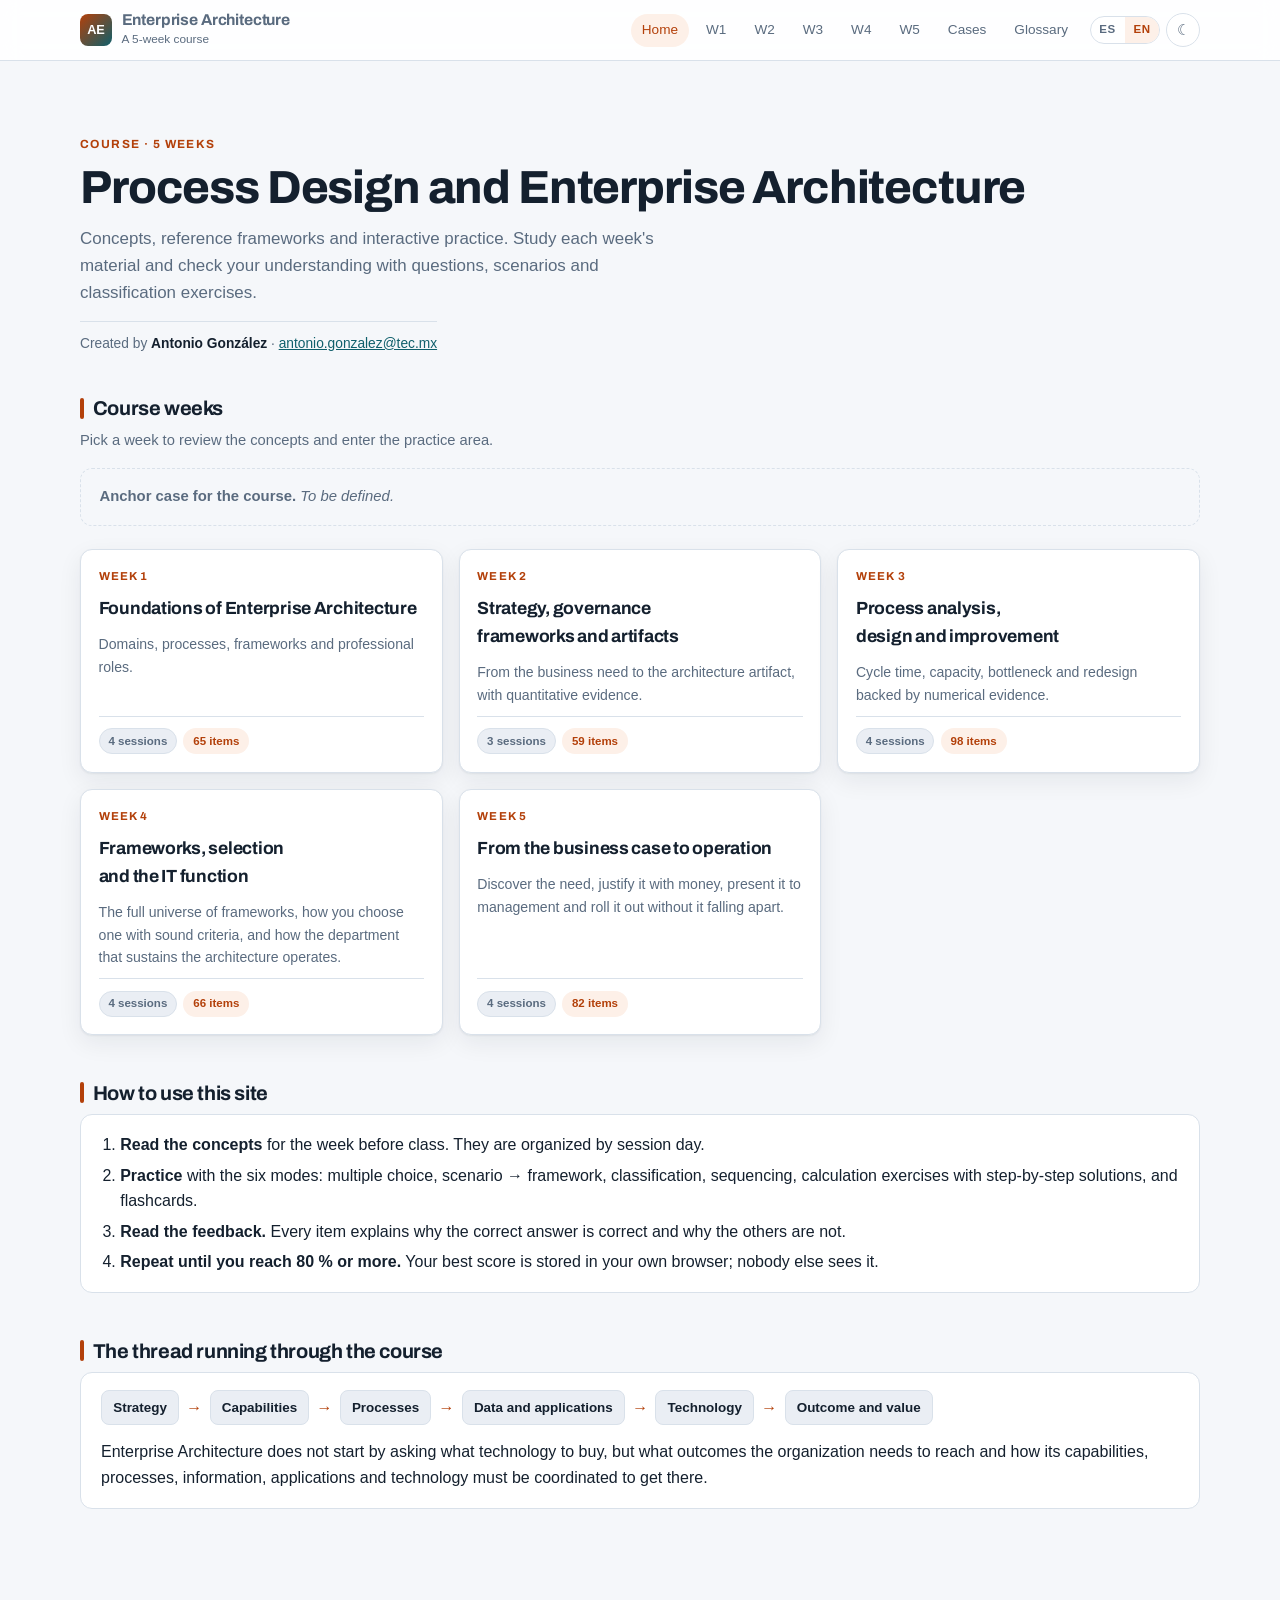
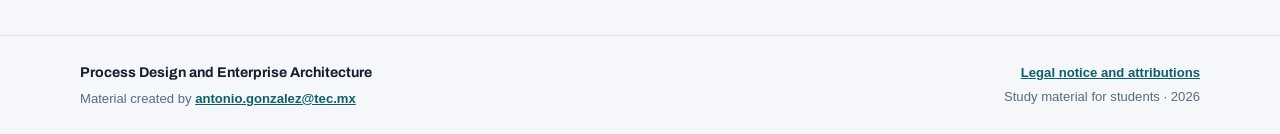
==== index.html @ 663b33b8 "Etiquetas de sesión uniformes" ====
<!DOCTYPE html>
<html lang="es">
<head>
<meta charset="utf-8">
<meta name="viewport" content="width=device-width, initial-scale=1">
<title data-t-titulo="inicio.tituloDoc">Diseño de Procesos y Arquitectura Empresarial</title>
<meta name="description" content="Material de estudio y práctica interactiva del curso Diseño de Procesos y Arquitectura Empresarial.">
<link rel="icon" href="data:image/svg+xml,<svg xmlns='http://www.w3.org/2000/svg' viewBox='0 0 100 100'><rect width='100' height='100' rx='22' fill='%23b3400a'/><text y='68' x='50' text-anchor='middle' font-size='52' font-family='sans-serif' font-weight='bold' fill='white'>AE</text></svg>">
<link rel="preconnect" href="https://fonts.googleapis.com">
<link rel="preconnect" href="https://fonts.gstatic.com" crossorigin>
<link rel="stylesheet" href="https://fonts.googleapis.com/css2?family=Archivo:wght@600;700&family=IBM+Plex+Mono&display=swap">
<link rel="stylesheet" href="assets/css/styles.css?v=202608312259">
<script src="assets/js/nucleo.js?v=202608312259"></script>
<script src="assets/js/idioma.js?v=202608312259"></script>
</head>
<body>

<header class="sitio"><div class="contenedor barra"></div></header>

<main>
  <div class="contenedor">

    <section class="hero">
      <div class="kicker" data-t="inicio.kicker">Curso · 5 semanas</div>
      <h1 data-t="inicio.h1">Diseño de Procesos y Arquitectura Empresarial</h1>
      <p class="lead" data-t="inicio.lead">Conceptos, marcos de referencia y práctica interactiva. Estudia el material de cada semana y comprueba lo que entendiste con reactivos, escenarios y ejercicios de clasificación.</p>
      <p class="firma" data-t="inicio.firma">Material elaborado por <b>Antonio González</b> · <a href="mailto:antonio.gonzalez@tec.mx">antonio.gonzalez@tec.mx</a></p>
    </section>

    <section class="seccion">
      <h2 data-t="inicio.semanas">Semanas del curso</h2>
      <p class="sub" data-t="inicio.semanasSub">Selecciona una semana para revisar los conceptos y entrar a la zona de práctica.</p>
      <div id="semanas"></div>
    </section>

    <section class="seccion">
      <h2 data-t="inicio.comoUsar">Cómo usar este sitio</h2>
      <div class="bloque">
        <ol>
          <li data-t="inicio.paso1"><b>Lee los conceptos</b> de la semana antes de la sesión. Están organizados por día de clase.</li>
          <li data-t="inicio.paso2"><b>Practica</b> con los seis modos: opción múltiple, escenario → marco, clasificación, ordenar secuencias, ejercicios de cálculo con solución paso a paso y tarjetas de repaso.</li>
          <li data-t="inicio.paso3"><b>Revisa la retroalimentación.</b> Cada reactivo explica por qué la respuesta correcta lo es y por qué las demás no.</li>
          <li data-t="inicio.paso4"><b>Repite hasta 80 % o más.</b> Tu mejor resultado se guarda en tu propio navegador; nadie más lo ve.</li>
        </ol>
      </div>
    </section>

    <section class="seccion">
      <h2 data-t="inicio.hilo">Hilo conductor del curso</h2>
      <div class="bloque">
        <div class="flujo">
          <span class="paso" data-t="inicio.hilo1">Estrategia</span><span class="sep">→</span>
          <span class="paso" data-t="inicio.hilo2">Capacidades</span><span class="sep">→</span>
          <span class="paso" data-t="inicio.hilo3">Procesos</span><span class="sep">→</span>
          <span class="paso" data-t="inicio.hilo4">Datos y aplicaciones</span><span class="sep">→</span>
          <span class="paso" data-t="inicio.hilo5">Tecnología</span><span class="sep">→</span>
          <span class="paso" data-t="inicio.hilo6">Resultado y valor</span>
        </div>
        <p style="margin-top:.9rem" data-t="inicio.hiloTexto">La Arquitectura Empresarial no comienza preguntando qué tecnología comprar, sino qué resultados necesita alcanzar la organización y cómo deben coordinarse sus capacidades, procesos, información, aplicaciones y tecnología para lograrlos.</p>
      </div>
    </section>

  </div>
</main>

<footer class="sitio"><div class="contenedor"></div></footer>

<script src="data/curso.js?v=202608312259"></script>
<script src="data/semana-1.js?v=202608312259"></script>
<script src="data/semana-2.js?v=202608312259"></script>
<script src="data/semana-3.js?v=202608312259"></script>
<script src="data/semana-4.js?v=202608312259"></script>
<script src="data/semana-5.js?v=202608312259"></script>
<script src="assets/js/vistas.js?v=202608312259"></script>
<script>
  EA.montarCascaron("inicio");
  EA.vistas.renderPortada(document.getElementById("semanas"));
</script>
</body>
</html>
---- assets/css/styles.css ----
/* ============================================================
   Diseño de Procesos y Arquitectura Empresarial
   Hoja de estilo única — sin dependencias externas
   ============================================================ */

:root {
  --bg:        #f5f7fa;
  --bg-alt:    #eaeef4;
  --surface:   #ffffff;
  --surface-2: #f8fafc;
  --text:      #14202e;
  --muted:     #5a6b7f;
  --border:    #d9e1ea;
  --border-strong: #c2cedc;
  --accent:    #b3400a;   /* acero al rojo vivo */
  --accent-soft: #fdf0e8;
  --accent-2:  #0f5f6b;
  --accent-2-soft: #e6f2f3;
  --ok:        #0f7a4a;
  --ok-soft:   #e6f5ee;
  --bad:       #b3261e;
  --bad-soft:  #fdeceb;
  --warn:      #8a6100;
  --warn-soft: #fdf4e0;
  --shadow:    0 1px 2px rgba(16,32,48,.06), 0 8px 24px rgba(16,32,48,.07);
  --radius:    12px;
  --mono: "IBM Plex Mono", ui-monospace, SFMono-Regular, "SF Mono", Menlo, Consolas, monospace;
  --sans: -apple-system, BlinkMacSystemFont, "Segoe UI", Roboto, Helvetica, Arial, sans-serif;
  --display: "Archivo", "Helvetica Neue", Helvetica, Arial, sans-serif;
}

:root[data-tema="oscuro"] {
  --bg:        #0d1520;
  --bg-alt:    #111c29;
  --surface:   #16212e;
  --surface-2: #1c2937;
  --text:      #e7eef6;
  --muted:     #9aacbe;
  --border:    #26374d;
  --border-strong: #33465e;
  --accent:    #f97c4a;
  --accent-soft: #2a1a13;
  --accent-2:  #4fc0cf;
  --accent-2-soft: #12262b;
  --ok:        #4ecf94;
  --ok-soft:   #10281e;
  --bad:       #ff8a80;
  --bad-soft:  #2a1614;
  --warn:      #f2c14e;
  --warn-soft: #2a2313;
  --shadow:    0 1px 2px rgba(0,0,0,.4), 0 10px 30px rgba(0,0,0,.35);
}

* { box-sizing: border-box; }

/* Familia de despliegue para títulos y etiquetas */
h1, h2, h3, .marca strong, .hero .kicker, .tarjeta-semana .num,
.dia .etiqueta-dia, .pestanas button, .modo .nombre, .pregunta,
.resultado .cifra, table.datos th, .bloque > h4, dl.defs dt {
  font-family: var(--display);
}
h1, h2, h3 { text-wrap: balance; }

html { scroll-behavior: smooth; }

body {
  margin: 0;
  font-family: var(--sans);
  background: var(--bg);
  color: var(--text);
  line-height: 1.6;
  -webkit-font-smoothing: antialiased;
}

a { color: var(--accent-2); }

/* ---------- Layout ---------- */
.contenedor { width: min(1120px, 100% - 2.5rem); margin-inline: auto; }

header.sitio {
  position: sticky; top: 0; z-index: 50;
  background: color-mix(in srgb, var(--surface) 88%, transparent);
  backdrop-filter: blur(10px);
  border-bottom: 1px solid var(--border);
}
.barra {
  display: flex; align-items: center; gap: 1rem;
  padding: .7rem 0; flex-wrap: wrap;
}
.marca { display: flex; align-items: center; gap: .6rem; text-decoration: none; color: var(--text); }
.marca .logo {
  width: 32px; height: 32px; border-radius: 8px;
  background: linear-gradient(135deg, var(--accent), var(--accent-2));
  display: grid; place-items: center; color: #fff; font-weight: 800; font-size: .8rem;
  letter-spacing: -.02em;
}
.marca strong { font-size: .98rem; letter-spacing: -.01em; display: block; line-height: 1.2; }
.marca span { font-size: .74rem; color: var(--muted); }
.nav { margin-left: auto; display: flex; gap: .35rem; align-items: center; flex-wrap: wrap; }
.nav a {
  text-decoration: none; color: var(--muted); font-size: .85rem; font-weight: 500;
  padding: .35rem .7rem; border-radius: 999px;
}
.nav a:hover { background: var(--bg-alt); color: var(--text); }
.nav a[aria-current="page"] { background: var(--accent-soft); color: var(--accent); }

.btn-tema {
  border: 1px solid var(--border); background: var(--surface); color: var(--muted);
  width: 34px; height: 34px; border-radius: 999px; cursor: pointer; font-size: .95rem;
  display: grid; place-items: center;
}
.btn-tema:hover { color: var(--text); border-color: var(--accent); }

/* ---------- Conmutador de idioma ---------- */
.conmutador-idioma {
  display: inline-flex; align-items: center; margin-left: .3rem;
  border: 1px solid var(--border); border-radius: 999px;
  background: var(--surface); overflow: hidden;
}
.opcion-idioma {
  border: 0; background: none; color: var(--muted); cursor: pointer;
  font: inherit; font-size: .72rem; font-weight: 700; letter-spacing: .05em;
  padding: .3rem .55rem; line-height: 1.5;
}
.opcion-idioma:hover { color: var(--text); }
.opcion-idioma[aria-pressed="true"] {
  background: var(--accent-soft); color: var(--accent); cursor: default;
}
.conmutador-idioma:focus-within { border-color: var(--accent); }

@media (max-width: 640px) {
  .opcion-idioma { padding: .28rem .45rem; font-size: .68rem; }
}

@media print { .conmutador-idioma { display: none; } }

main { padding-block: 2.2rem 4rem; }

/* ---------- Hero ---------- */
.hero { padding-block: 2.4rem .5rem; }
.hero .kicker {
  font-size: .74rem; text-transform: uppercase; letter-spacing: .12em;
  color: var(--accent); font-weight: 700;
}
.hero h1 {
  font-size: clamp(1.9rem, 4.2vw, 2.9rem); line-height: 1.12; margin: .5rem 0 .7rem;
  letter-spacing: -.025em; font-weight: 750;
}
.hero p.lead { font-size: 1.06rem; color: var(--muted); max-width: 62ch; margin: 0; }

.hero .firma {
  margin: .9rem 0 0; font-size: .86rem; color: var(--muted);
  padding-top: .7rem; border-top: 1px solid var(--border); display: inline-block;
}
.hero .firma b { color: var(--text); }

.caso {
  margin-top: 1.6rem; padding: 1rem 1.15rem; border-radius: var(--radius);
  background: var(--accent-2-soft); border: 1px solid color-mix(in srgb, var(--accent-2) 25%, transparent);
  font-size: .93rem;
}
.caso b { color: var(--accent-2); }
.caso.pendiente {
  background: transparent; border-style: dashed; border-color: var(--border);
  color: var(--muted); font-style: italic;
}
.caso.pendiente b { color: var(--muted); font-style: normal; }

/* ---------- Tarjetas de semana ---------- */
.grid-semanas {
  display: grid; gap: 1rem; margin-top: 1.4rem;
  grid-template-columns: repeat(auto-fill, minmax(280px, 1fr));
}
.tarjeta-semana {
  display: flex; flex-direction: column; gap: .6rem;
  background: var(--surface); border: 1px solid var(--border);
  border-radius: var(--radius); padding: 1.1rem; text-decoration: none; color: inherit;
  box-shadow: var(--shadow); transition: transform .15s ease, border-color .15s ease;
}
.tarjeta-semana:hover { transform: translateY(-2px); border-color: var(--accent); }
.tarjeta-semana.proximamente { opacity: .72; cursor: default; }
.tarjeta-semana.proximamente:hover { transform: none; border-color: var(--border); }
.tarjeta-semana .num {
  font-size: .72rem; font-weight: 700; letter-spacing: .1em; text-transform: uppercase;
  color: var(--accent);
}
.tarjeta-semana h3 { margin: 0; font-size: 1.1rem; letter-spacing: -.015em; }
.tarjeta-semana p { margin: 0; font-size: .88rem; color: var(--muted); }
.tarjeta-semana footer {
  margin-top: auto; padding-top: .7rem; display: flex; gap: .4rem; flex-wrap: wrap;
  border-top: 1px solid var(--border);
}

.pastilla {
  font-size: .72rem; font-weight: 600; padding: .18rem .55rem; border-radius: 999px;
  background: var(--bg-alt); color: var(--muted); border: 1px solid var(--border);
}
.pastilla.viva { background: var(--accent-soft); color: var(--accent); border-color: transparent; }
.pastilla.ok   { background: var(--ok-soft); color: var(--ok); border-color: transparent; }

/* ---------- Secciones ---------- */
.seccion { margin-top: 2.6rem; }
.hero + .seccion { margin-top: 1.8rem; }
.seccion .caso { margin-top: .9rem; }
.seccion > h2 {
  font-size: 1.25rem; letter-spacing: -.02em; margin: 0 0 .3rem;
  display: flex; align-items: center; gap: .55rem;
}
.seccion > h2::before {
  content: ""; width: 4px; height: 1.05em; border-radius: 2px; background: var(--accent);
}
.seccion > p.sub { margin: 0 0 1rem; color: var(--muted); font-size: .92rem; }

/* ---------- Pestañas ---------- */
.pestanas {
  display: flex; gap: .3rem; border-bottom: 1px solid var(--border);
  margin-bottom: 1.4rem; overflow-x: auto; scrollbar-width: thin;
}
.pestanas button {
  border: 0; background: none; padding: .6rem .9rem; cursor: pointer;
  font: inherit; font-size: .9rem; font-weight: 600; color: var(--muted);
  border-bottom: 2px solid transparent; white-space: nowrap;
}
.pestanas button:hover { color: var(--text); }
.pestanas button[aria-selected="true"] { color: var(--accent); border-bottom-color: var(--accent); }

/* ---------- Bloques de contenido ---------- */
.dia { margin-bottom: 2.6rem; }
.dia > header { margin-bottom: 1rem; }
.dia .etiqueta-dia {
  font-size: .72rem; font-weight: 700; letter-spacing: .1em; text-transform: uppercase;
  color: var(--accent-2);
}
.dia h3 { margin: .2rem 0 .35rem; font-size: 1.35rem; letter-spacing: -.02em; }
.dia .proposito { margin: 0; color: var(--muted); font-size: .93rem; max-width: 72ch; }

.bloque {
  background: var(--surface); border: 1px solid var(--border);
  border-radius: var(--radius); padding: 1.1rem 1.25rem; margin-bottom: .9rem;
}
.bloque > h4 {
  margin: 0 0 .6rem; font-size: .82rem; text-transform: uppercase;
  letter-spacing: .08em; color: var(--muted); font-weight: 700;
}
.bloque p { margin: 0 0 .7rem; }
.bloque p:last-child { margin-bottom: 0; }
.bloque ul, .bloque ol { margin: 0; padding-left: 1.2rem; }
.bloque li { margin-bottom: .3rem; }
.bloque li:last-child { margin-bottom: 0; }
.bloque ul + p, .bloque ol + p, .bloque .tabla-envoltura + p { margin-top: .8rem; }
.bloque p + ul, .bloque p + ol { margin-top: -.2rem; }
.bloque code {
  font-family: var(--mono); font-size: .86em; background: var(--bg-alt);
  padding: .1rem .35rem; border-radius: 5px;
}

.bloque.nota { background: var(--warn-soft); border-color: color-mix(in srgb, var(--warn) 30%, transparent); }
.bloque.nota > h4 { color: var(--warn); }
.bloque.clave { background: var(--accent-soft); border-color: color-mix(in srgb, var(--accent) 30%, transparent); }
.bloque.clave > h4 { color: var(--accent); }
.bloque.clave p { font-weight: 500; }

/* Tabla */
.tabla-envoltura { overflow-x: auto; }
table.datos {
  width: 100%; border-collapse: collapse; font-size: .88rem; min-width: 420px;
}
table.datos th {
  text-align: left; font-weight: 700; font-size: .74rem; text-transform: uppercase;
  letter-spacing: .06em; color: var(--muted); padding: .5rem .7rem;
  border-bottom: 1px solid var(--border-strong, var(--border));
}
table.datos td { padding: .55rem .7rem; border-bottom: 1px solid var(--border); vertical-align: top; }
table.datos tr:last-child td { border-bottom: 0; }
table.datos tbody tr:hover { background: var(--surface-2); }

/* Flujo / cadena */
.flujo { display: flex; flex-wrap: wrap; align-items: center; gap: .45rem; }
.flujo .paso {
  background: var(--bg-alt); border: 1px solid var(--border);
  padding: .35rem .7rem; border-radius: 8px; font-size: .84rem; font-weight: 600;
}
.flujo .sep { color: var(--accent); font-weight: 700; }

/* Preformateado (diagramas ASCII) */
pre.diagrama {
  font-family: var(--mono); font-size: .8rem; line-height: 1.45;
  background: var(--surface-2); border: 1px solid var(--border);
  border-radius: 10px; padding: .9rem 1rem; overflow-x: auto; margin: 0;
  color: var(--text);
}

/* Figuras SVG */
.figura { margin: 0; }
.figura-lienzo {
  overflow-x: auto; padding: .3rem 0;
  scrollbar-width: thin;
}
.figura svg {
  display: block; margin-inline: auto;
  width: 100%; max-width: 100%; height: auto;
  color: var(--text);
  font-family: var(--sans);
  min-width: 460px;
}
.figura figcaption {
  margin-top: .7rem; font-size: .82rem; color: var(--muted);
  line-height: 1.5; text-align: center;
}
/* Tokens de dibujo, para que las figuras sigan el tema */
.figura svg .caja      { fill: var(--surface-2); stroke: var(--border-strong, var(--border)); stroke-width: 1.2; }
.figura svg .caja-viva { fill: var(--accent-soft);  stroke: var(--accent);   stroke-width: 1.4; }
.figura svg .caja-alt  { fill: var(--accent-2-soft); stroke: var(--accent-2); stroke-width: 1.3; }
.figura svg .rotulo    { fill: var(--text); font-size: 13px; font-weight: 600; }
.figura svg .rotulo-sm { fill: var(--muted); font-size: 11px; font-weight: 500; }
.figura svg .rotulo-viva { fill: var(--accent); font-size: 11px; font-weight: 700; letter-spacing: .04em; }
.figura svg .rotulo-alt  { fill: var(--accent-2); font-size: 11px; font-weight: 700; letter-spacing: .04em; }
.figura svg .arista   { stroke: var(--muted); stroke-width: 1.4; fill: none; }
.figura svg .arista-viva { stroke: var(--accent); stroke-width: 1.6; fill: none; }
.figura svg .arista-punteada { stroke: var(--muted); stroke-width: 1.3; fill: none; stroke-dasharray: 5 4; }
.figura svg .zona { fill: none; stroke: var(--accent); stroke-width: 1.1; stroke-dasharray: 6 5; opacity: .75; }
.figura svg .zona-alt { fill: none; stroke: var(--accent-2); stroke-width: 1.1; stroke-dasharray: 6 5; opacity: .75; }
.figura svg .punta { fill: var(--muted); }
.figura svg .punta-viva { fill: var(--accent); }

/* Definiciones */
dl.defs { margin: 0; display: grid; gap: .7rem; }
dl.defs > div { border-left: 3px solid var(--accent-2); padding-left: .8rem; }
dl.defs dt { font-weight: 700; font-size: .93rem; }
dl.defs dd { margin: .1rem 0 0; color: var(--muted); font-size: .9rem; }

/* ---------- Práctica ---------- */
.modos {
  display: grid; gap: .7rem; grid-template-columns: repeat(auto-fill, minmax(210px, 1fr));
  margin-bottom: 1.6rem;
}
.modo {
  text-align: left; cursor: pointer; font: inherit;
  background: var(--surface); border: 1px solid var(--border); border-radius: var(--radius);
  padding: .85rem .95rem; display: flex; flex-direction: column; gap: .2rem;
  transition: border-color .15s ease, transform .15s ease;
}
.modo:hover { border-color: var(--accent); transform: translateY(-1px); }
.modo[aria-pressed="true"] { border-color: var(--accent); background: var(--accent-soft); }
.modo .icono { font-size: 1.15rem; }
.modo .nombre { font-weight: 700; font-size: .92rem; }
.modo .desc { font-size: .78rem; color: var(--muted); line-height: 1.4; }

.panel-practica {
  background: var(--surface); border: 1px solid var(--border);
  border-radius: var(--radius); padding: 1.4rem; box-shadow: var(--shadow);
}

.barra-progreso {
  display: flex; align-items: center; gap: .8rem; margin-bottom: 1.2rem;
  font-size: .8rem; color: var(--muted); flex-wrap: wrap;
}
.barra-progreso .pista {
  flex: 1; min-width: 120px; height: 6px; background: var(--bg-alt);
  border-radius: 999px; overflow: hidden;
}
.barra-progreso .relleno {
  height: 100%; background: linear-gradient(90deg, var(--accent), var(--accent-2));
  width: 0%; transition: width .3s ease;
}
.marcador { font-variant-numeric: tabular-nums; font-weight: 700; color: var(--text); }

.pregunta { font-size: 1.08rem; font-weight: 600; line-height: 1.45; margin: 0 0 .3rem; }
.pregunta-tema {
  font-size: .72rem; text-transform: uppercase; letter-spacing: .08em;
  color: var(--accent-2); font-weight: 700; margin-bottom: .5rem;
}
.escenario-caja {
  background: var(--surface-2); border-left: 3px solid var(--accent-2);
  padding: .8rem 1rem; border-radius: 0 8px 8px 0; margin-bottom: 1rem;
  font-size: .95rem;
}

.opciones { display: grid; gap: .5rem; margin: 1rem 0 0; }
.opcion {
  display: flex; align-items: flex-start; gap: .7rem; text-align: left;
  background: var(--surface); border: 1px solid var(--border); border-radius: 10px;
  padding: .75rem .9rem; cursor: pointer; font: inherit; font-size: .93rem;
  transition: border-color .12s ease, background .12s ease;
  color: var(--text);
}
.opcion:hover:not(:disabled) { border-color: var(--accent); background: var(--surface-2); }
.opcion:disabled { cursor: default; }
.opcion .letra {
  flex: 0 0 auto; width: 22px; height: 22px; border-radius: 6px; display: grid; place-items: center;
  background: var(--bg-alt); font-size: .75rem; font-weight: 700; color: var(--muted); margin-top: .1rem;
}
.opcion.correcta { border-color: var(--ok); background: var(--ok-soft); }
.opcion.correcta .letra { background: var(--ok); color: #fff; }
.opcion.incorrecta { border-color: var(--bad); background: var(--bad-soft); }
.opcion.incorrecta .letra { background: var(--bad); color: #fff; }
.opcion.atenuada { opacity: .55; }

.retro {
  margin-top: 1rem; padding: .9rem 1rem; border-radius: 10px; font-size: .9rem;
  border: 1px solid var(--border); background: var(--surface-2);
}
.retro .veredicto { font-weight: 700; margin-bottom: .35rem; display: flex; align-items: center; gap: .4rem; }
.retro.bien .veredicto { color: var(--ok); }
.retro.mal  .veredicto { color: var(--bad); }
.retro p { margin: 0 0 .5rem; }
.retro p:last-child { margin-bottom: 0; }
.retro ul { margin: .4rem 0 0; padding-left: 1.1rem; color: var(--muted); font-size: .86rem; }

.acciones { display: flex; gap: .6rem; margin-top: 1.2rem; flex-wrap: wrap; }
.btn {
  font: inherit; font-size: .9rem; font-weight: 600; cursor: pointer;
  padding: .55rem 1.1rem; border-radius: 9px; border: 1px solid var(--border);
  background: var(--surface); color: var(--text);
}
.btn:hover { border-color: var(--accent); }
.btn.primario { background: var(--accent); border-color: var(--accent); color: #fff; }
.btn.primario:hover { filter: brightness(1.08); }
.btn:disabled { opacity: .45; cursor: not-allowed; }

/* Clasificar (drag & drop) */
.banco-items {
  display: flex; flex-wrap: wrap; gap: .45rem; padding: .8rem;
  border: 1px dashed var(--border); border-radius: 10px; min-height: 62px;
  background: var(--surface-2); margin-bottom: 1.1rem;
}
.ficha {
  background: var(--surface); border: 1px solid var(--border-strong, var(--border));
  border-radius: 8px; padding: .4rem .7rem; font-size: .85rem; font-weight: 500;
  cursor: grab; user-select: none; box-shadow: 0 1px 2px rgba(0,0,0,.06);
}
.ficha:active { cursor: grabbing; }
.ficha.seleccionada { border-color: var(--accent); background: var(--accent-soft); color: var(--accent); }
.ficha.bien { border-color: var(--ok); background: var(--ok-soft); }
.ficha.mal  { border-color: var(--bad); background: var(--bad-soft); }
.ficha .correccion { font-size: .72rem; color: var(--bad); display: block; }

.columnas-dominio {
  display: grid; gap: .7rem; grid-template-columns: repeat(auto-fit, minmax(170px, 1fr));
}
.columna-dominio {
  border: 1px solid var(--border); border-radius: 10px; background: var(--surface-2);
  padding: .7rem; min-height: 130px; display: flex; flex-direction: column; gap: .4rem;
}
.columna-dominio.activa { border-color: var(--accent); background: var(--accent-soft); }
.columna-dominio > h5 {
  margin: 0 0 .2rem; font-size: .78rem; text-transform: uppercase; letter-spacing: .07em;
  color: var(--muted); font-weight: 700;
}
.columna-dominio .zona { display: flex; flex-direction: column; gap: .35rem; flex: 1; }

/* Ordenar */
.lista-orden { list-style: none; margin: 0; padding: 0; display: grid; gap: .45rem; }
.lista-orden li {
  display: flex; align-items: center; gap: .7rem;
  background: var(--surface); border: 1px solid var(--border); border-radius: 9px;
  padding: .55rem .75rem; font-size: .9rem;
}
.lista-orden li.bien { border-color: var(--ok); background: var(--ok-soft); }
.lista-orden li.mal  { border-color: var(--bad); background: var(--bad-soft); }
.lista-orden .indice {
  width: 22px; height: 22px; border-radius: 6px; background: var(--bg-alt);
  display: grid; place-items: center; font-size: .75rem; font-weight: 700; color: var(--muted);
  flex: 0 0 auto;
}
.lista-orden .texto { flex: 1; }
.lista-orden .mover { display: flex; gap: .2rem; }
.lista-orden .mover button {
  width: 26px; height: 26px; border-radius: 6px; border: 1px solid var(--border);
  background: var(--surface); cursor: pointer; color: var(--muted); font-size: .75rem; line-height: 1;
}
.lista-orden .mover button:hover:not(:disabled) { border-color: var(--accent); color: var(--accent); }
.lista-orden .mover button:disabled { opacity: .3; cursor: not-allowed; }

/* Cálculo numérico */
.campos-calculo {
  display: grid; gap: .7rem; margin-top: 1.1rem;
  grid-template-columns: repeat(auto-fit, minmax(260px, 1fr));
}
.campo {
  display: flex; flex-direction: column; gap: .3rem;
  background: var(--surface-2); border: 1px solid var(--border);
  border-radius: 10px; padding: .7rem .85rem;
}
.campo-etiqueta { font-size: .86rem; font-weight: 600; line-height: 1.35; }
.campo-entrada { display: flex; align-items: center; gap: .45rem; flex-wrap: wrap; }
.entrada-num {
  font: inherit; font-family: var(--mono); font-size: .95rem;
  width: 8.5rem; padding: .4rem .6rem; border-radius: 8px;
  border: 1px solid var(--border-strong, var(--border));
  background: var(--surface); color: var(--text);
  font-variant-numeric: tabular-nums;
}
.entrada-num:focus { outline: 2px solid var(--accent); outline-offset: 1px; border-color: var(--accent); }
.entrada-num.bien { border-color: var(--ok); background: var(--ok-soft); }
.entrada-num.mal  { border-color: var(--bad); background: var(--bad-soft); }
.entrada-num:disabled { opacity: 1; }
.campo-unidad { font-size: .82rem; color: var(--muted); font-weight: 600; }
.campo-pista { font-size: .76rem; color: var(--muted); line-height: 1.4; }
.campo-veredicto { font-size: .84rem; font-weight: 700; font-variant-numeric: tabular-nums; }
.campo-veredicto.bien { color: var(--ok); }
.campo-veredicto.mal  { color: var(--bad); }

.bloque.solucion { margin-top: 1rem; background: var(--accent-2-soft);
  border-color: color-mix(in srgb, var(--accent-2) 28%, transparent); }
.bloque.solucion > h4 { color: var(--accent-2); }
.bloque.solucion .paso-calc {
  font-family: var(--mono); font-size: .84rem; background: var(--surface);
  border: 1px solid var(--border); border-radius: 8px;
  padding: .5rem .7rem; margin: .45rem 0; overflow-x: auto; white-space: pre-wrap;
}
.bloque.solucion .resaltado { font-weight: 700; color: var(--accent-2); }

/* Flashcards */
.tarjeta-flash {
  border: 1px solid var(--border); border-radius: var(--radius); background: var(--surface-2);
  min-height: 190px; display: grid; place-items: center; text-align: center;
  padding: 2rem 1.5rem; cursor: pointer; position: relative;
}
.tarjeta-flash:hover { border-color: var(--accent); }
.tarjeta-flash .cara-etiqueta {
  position: absolute; top: .7rem; left: .9rem; font-size: .68rem; letter-spacing: .1em;
  text-transform: uppercase; color: var(--muted); font-weight: 700;
}
.tarjeta-flash .contenido { font-size: 1.08rem; line-height: 1.5; max-width: 55ch; }
.tarjeta-flash .contenido.frente { font-weight: 700; font-size: 1.2rem; }
.tarjeta-flash .pista-clic { position: absolute; bottom: .7rem; font-size: .74rem; color: var(--muted); }

/* Resultado */
.resultado { text-align: center; padding: 1.5rem 0; }
.resultado .cifra { font-size: 3rem; font-weight: 800; letter-spacing: -.03em; line-height: 1; }
.resultado .cifra.alta { color: var(--ok); }
.resultado .cifra.media { color: var(--warn); }
.resultado .cifra.baja { color: var(--bad); }
.resultado p { color: var(--muted); margin: .5rem 0 0; }
.repaso-errores { margin-top: 1.4rem; text-align: left; }
.repaso-errores h4 { font-size: .82rem; text-transform: uppercase; letter-spacing: .07em; color: var(--muted); }
.repaso-errores li { margin-bottom: .5rem; font-size: .88rem; }

/* Vacío / próximamente */
.vacio {
  text-align: center; padding: 3.5rem 1.5rem; border: 1px dashed var(--border);
  border-radius: var(--radius); color: var(--muted);
}
.vacio h3 { color: var(--text); margin: .5rem 0; }

footer.sitio {
  border-top: 1px solid var(--border); padding: 1.6rem 0; margin-top: 3rem;
  font-size: .82rem; color: var(--muted);
}
footer.sitio .contenedor {
  display: flex; justify-content: space-between; gap: 1rem 2rem; flex-wrap: wrap;
  align-items: flex-start;
}
.pie-autoria, .pie-legal { display: flex; flex-direction: column; gap: .2rem; }
.pie-legal { text-align: right; align-items: flex-end; }
.pie-autoria strong { color: var(--text); font-size: .88rem; font-family: var(--display); }
.pie-correo { font-weight: 600; }
.pie-legal a { font-weight: 600; }
@media (max-width: 560px) {
  .pie-legal { text-align: left; align-items: flex-start; }
}

@media (max-width: 640px) {
  .contenedor { width: min(1120px, 100% - 1.6rem); }
  .panel-practica { padding: 1rem; }
  .hero { padding-block: 1.4rem 1rem; }
}

@media print {
  header.sitio, .pestanas, .modos, .btn-tema, footer.sitio { display: none; }
  body { background: #fff; }
}

/* ---------- Catálogo de casos ---------- */
.barra-filtros {
  display: flex; flex-wrap: wrap; gap: .9rem 1.4rem; align-items: center;
  justify-content: space-between; margin-bottom: 1.6rem;
}
.chips { display: flex; flex-wrap: wrap; gap: .4rem; }
.chip {
  font: inherit; font-size: .82rem; font-weight: 600; cursor: pointer;
  border: 1px solid var(--border); background: var(--surface); color: var(--muted);
  padding: .38rem .8rem; border-radius: 999px; display: inline-flex; align-items: center; gap: .4rem;
}
.chip:hover { border-color: var(--accent); color: var(--text); }
.chip[aria-pressed="true"] { background: var(--accent); border-color: var(--accent); color: #fff; }
.chip-n { font-size: .72rem; opacity: .75; font-variant-numeric: tabular-nums; }
.chip[aria-pressed="true"] .chip-n { opacity: .9; }

.busqueda-casos { display: flex; align-items: center; gap: .7rem; flex: 1; min-width: 250px; justify-content: flex-end; }
.busqueda-casos input {
  font: inherit; font-size: .88rem; padding: .5rem .8rem; border-radius: 9px;
  border: 1px solid var(--border); background: var(--surface-2); color: var(--text);
  flex: 1; max-width: 340px;
}
.busqueda-casos input:focus { outline: 2px solid var(--accent); outline-offset: 1px; border-color: var(--accent); }
.contador { font-size: .8rem; color: var(--muted); white-space: nowrap; font-variant-numeric: tabular-nums; }

.grupo-casos { margin-bottom: 2.4rem; }
.grupo-casos > h2 {
  font-size: 1.15rem; letter-spacing: -.02em; margin: 0 0 .3rem;
  display: flex; align-items: center; gap: .55rem; font-family: var(--display);
}
.grupo-casos > h2::before {
  content: ""; width: 4px; height: 1.05em; border-radius: 2px; background: var(--accent);
}
.grupo-casos > p.sub { margin: 0 0 1rem; color: var(--muted); font-size: .9rem; max-width: 78ch; }

.ficha-caso {
  background: var(--surface); border: 1px solid var(--border); border-radius: var(--radius);
  margin-bottom: .8rem; overflow: hidden; transition: border-color .15s ease;
}
.ficha-caso:hover { border-color: var(--border-strong, var(--border)); }
.ficha-caso.abierto { border-color: var(--accent); box-shadow: var(--shadow); }
.ficha-cabecera {
  width: 100%; display: flex; align-items: flex-start; gap: 1rem; text-align: left;
  background: none; border: 0; font: inherit; cursor: pointer; padding: 1rem 1.15rem .6rem;
  color: inherit;
}
.ficha-titulo { flex: 1; }
.ficha-categoria {
  font-size: .68rem; font-weight: 700; letter-spacing: .09em; text-transform: uppercase;
  color: var(--accent-2);
}
.ficha-titulo h3 { margin: .18rem 0 .2rem; font-size: 1.08rem; letter-spacing: -.015em; font-family: var(--display); }
.ficha-titulo p { margin: 0; font-size: .89rem; color: var(--muted); }
.ficha-flecha { color: var(--muted); font-size: .9rem; transition: transform .2s ease; margin-top: .9rem; }
.ficha-caso.abierto .ficha-flecha { transform: rotate(180deg); color: var(--accent); }

.ficha-chips { display: flex; flex-wrap: wrap; gap: .35rem; padding: 0 1.15rem 1rem; }

.ficha-cuerpo { padding: .2rem 1.15rem 1.2rem; border-top: 1px solid var(--border); margin-top: .2rem; }
.ficha-seccion { margin-top: 1.1rem; }
.ficha-seccion > h5 {
  margin: 0 0 .5rem; font-size: .76rem; text-transform: uppercase; letter-spacing: .08em;
  color: var(--muted); font-weight: 700; display: flex; align-items: center; gap: .5rem; flex-wrap: wrap;
}
.ficha-seccion p { margin: 0 0 .6rem; font-size: .93rem; }
.ficha-seccion p:last-child { margin-bottom: 0; }
.ficha-seccion ul, .ficha-seccion ol { margin: 0; padding-left: 1.2rem; font-size: .93rem; }
.ficha-seccion li { margin-bottom: .35rem; }
.ficha-seccion.preguntas {
  background: var(--accent-2-soft); border: 1px solid color-mix(in srgb, var(--accent-2) 25%, transparent);
  border-radius: 10px; padding: .9rem 1rem .9rem 1rem;
}
.ficha-seccion.preguntas > h5 { color: var(--accent-2); }
.etiqueta-ilustrativa {
  margin-left: .5rem; white-space: nowrap;
  font-size: .64rem; font-weight: 700; letter-spacing: .06em; text-transform: uppercase;
  background: var(--warn-soft); color: var(--warn); padding: .15rem .45rem; border-radius: 999px;
  border: 1px solid color-mix(in srgb, var(--warn) 35%, transparent);
}
.ficha-conecta {
  margin-top: 1.1rem; padding-top: .8rem; border-top: 1px solid var(--border);
  font-size: .85rem; color: var(--muted);
}
.ficha-conecta b { color: var(--text); }

@media (max-width: 620px) {
  .barra-filtros { flex-direction: column; align-items: stretch; }
  .busqueda-casos { justify-content: flex-start; }
  .busqueda-casos input { max-width: none; }
}
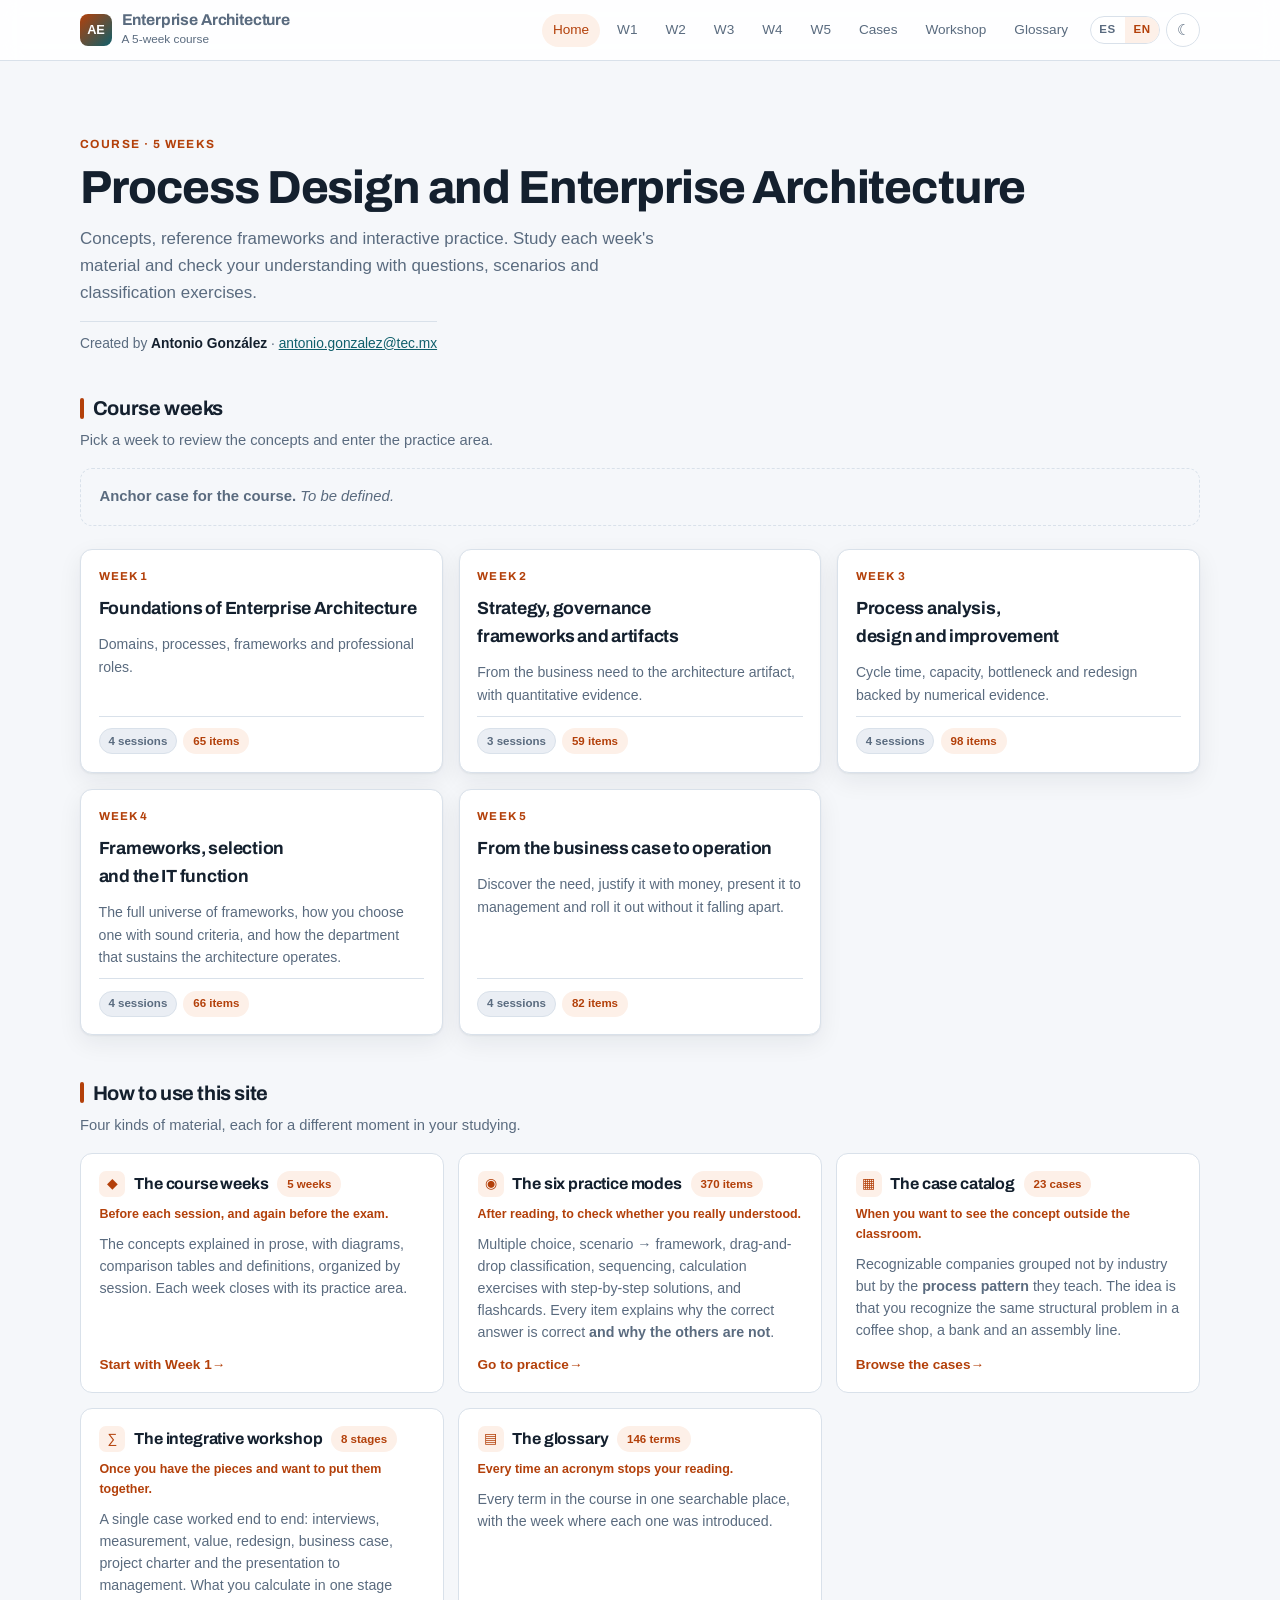
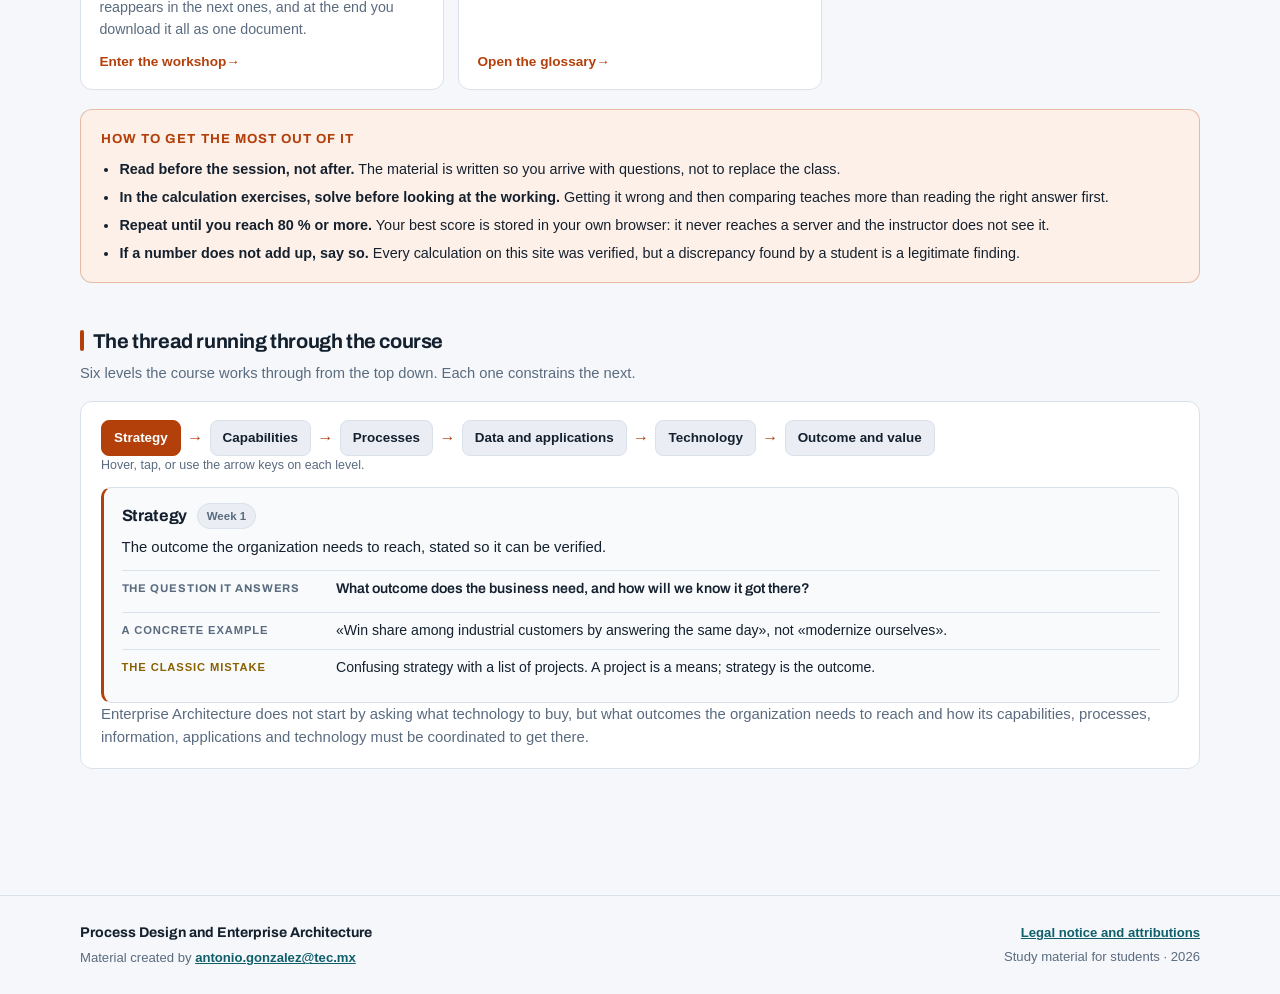
==== commit e4cdd747: "Portada: guía de secciones e hilo interactivo" ====
--- a/index.html
+++ b/index.html
@@ -9,9 +9,9 @@
 <link rel="preconnect" href="https://fonts.googleapis.com">
 <link rel="preconnect" href="https://fonts.gstatic.com" crossorigin>
 <link rel="stylesheet" href="https://fonts.googleapis.com/css2?family=Archivo:wght@600;700&family=IBM+Plex+Mono&display=swap">
-<link rel="stylesheet" href="assets/css/styles.css?v=202608312259">
-<script src="assets/js/nucleo.js?v=202608312259"></script>
-<script src="assets/js/idioma.js?v=202608312259"></script>
+<link rel="stylesheet" href="assets/css/styles.css?v=202609012242">
+<script src="assets/js/nucleo.js?v=202609012242"></script>
+<script src="assets/js/idioma.js?v=202609012242"></script>
 </head>
 <body>
 
@@ -35,28 +35,16 @@
 
     <section class="seccion">
       <h2 data-t="inicio.comoUsar">Cómo usar este sitio</h2>
-      <div class="bloque">
-        <ol>
-          <li data-t="inicio.paso1"><b>Lee los conceptos</b> de la semana antes de la sesión. Están organizados por día de clase.</li>
-          <li data-t="inicio.paso2"><b>Practica</b> con los seis modos: opción múltiple, escenario → marco, clasificación, ordenar secuencias, ejercicios de cálculo con solución paso a paso y tarjetas de repaso.</li>
-          <li data-t="inicio.paso3"><b>Revisa la retroalimentación.</b> Cada reactivo explica por qué la respuesta correcta lo es y por qué las demás no.</li>
-          <li data-t="inicio.paso4"><b>Repite hasta 80 % o más.</b> Tu mejor resultado se guarda en tu propio navegador; nadie más lo ve.</li>
-        </ol>
-      </div>
+      <p class="sub" data-t="inicio.comoUsarSub">Cuatro tipos de material, cada uno para un momento distinto del estudio.</p>
+      <div id="guia"></div>
     </section>
 
     <section class="seccion">
       <h2 data-t="inicio.hilo">Hilo conductor del curso</h2>
+      <p class="sub" data-t="inicio.hiloSub">Seis niveles que el curso recorre de arriba abajo. Cada uno acota al siguiente.</p>
       <div class="bloque">
-        <div class="flujo">
-          <span class="paso" data-t="inicio.hilo1">Estrategia</span><span class="sep">→</span>
-          <span class="paso" data-t="inicio.hilo2">Capacidades</span><span class="sep">→</span>
-          <span class="paso" data-t="inicio.hilo3">Procesos</span><span class="sep">→</span>
-          <span class="paso" data-t="inicio.hilo4">Datos y aplicaciones</span><span class="sep">→</span>
-          <span class="paso" data-t="inicio.hilo5">Tecnología</span><span class="sep">→</span>
-          <span class="paso" data-t="inicio.hilo6">Resultado y valor</span>
-        </div>
-        <p style="margin-top:.9rem" data-t="inicio.hiloTexto">La Arquitectura Empresarial no comienza preguntando qué tecnología comprar, sino qué resultados necesita alcanzar la organización y cómo deben coordinarse sus capacidades, procesos, información, aplicaciones y tecnología para lograrlos.</p>
+        <div id="hilo"></div>
+        <p class="hilo-cierre" data-t="inicio.hiloTexto">La Arquitectura Empresarial no comienza preguntando qué tecnología comprar, sino qué resultados necesita alcanzar la organización y cómo deben coordinarse sus capacidades, procesos, información, aplicaciones y tecnología para lograrlos.</p>
       </div>
     </section>
 
@@ -65,16 +53,20 @@
 
 <footer class="sitio"><div class="contenedor"></div></footer>
 
-<script src="data/curso.js?v=202608312259"></script>
-<script src="data/semana-1.js?v=202608312259"></script>
-<script src="data/semana-2.js?v=202608312259"></script>
-<script src="data/semana-3.js?v=202608312259"></script>
-<script src="data/semana-4.js?v=202608312259"></script>
-<script src="data/semana-5.js?v=202608312259"></script>
-<script src="assets/js/vistas.js?v=202608312259"></script>
+<script src="data/curso.js?v=202609012242"></script>
+<script src="data/semana-1.js?v=202609012242"></script>
+<script src="data/semana-2.js?v=202609012242"></script>
+<script src="data/semana-3.js?v=202609012242"></script>
+<script src="data/semana-4.js?v=202609012242"></script>
+<script src="data/semana-5.js?v=202609012242"></script>
+<script src="data/casos.js?v=202609012242"></script>
+<script src="data/taller.js?v=202609012242"></script>
+<script src="assets/js/vistas.js?v=202609012242"></script>
 <script>
   EA.montarCascaron("inicio");
   EA.vistas.renderPortada(document.getElementById("semanas"));
+  EA.vistas.renderGuia(document.getElementById("guia"));
+  EA.vistas.renderHilo(document.getElementById("hilo"));
 </script>
 </body>
 </html>
--- a/assets/css/styles.css
+++ b/assets/css/styles.css
@@ -475,7 +475,7 @@
 /* Cálculo numérico */
 .campos-calculo {
   display: grid; gap: .7rem; margin-top: 1.1rem;
-  grid-template-columns: repeat(auto-fit, minmax(260px, 1fr));
+  grid-template-columns: repeat(auto-fit, minmax(320px, 1fr));
 }
 .campo {
   display: flex; flex-direction: column; gap: .3rem;
@@ -572,6 +572,192 @@
   body { background: #fff; }
 }
 
+/* ---------- Guía de secciones (portada) ---------- */
+/* Son cinco tarjetas: a tres por fila quedan 3+2, que se lee mejor que
+   el 4+1 que dejaba la quinta huérfana. */
+.guia {
+  display: grid; gap: .9rem; margin-bottom: 1.2rem;
+  grid-template-columns: repeat(auto-fit, minmax(330px, 1fr));
+}
+.guia-tarjeta {
+  background: var(--surface); border: 1px solid var(--border); border-radius: 12px;
+  padding: 1.05rem 1.15rem; display: flex; flex-direction: column; gap: .5rem;
+}
+.guia-cabeza { display: flex; align-items: center; gap: .55rem; flex-wrap: wrap; }
+.guia-icono {
+  width: 26px; height: 26px; flex: 0 0 auto; border-radius: 7px;
+  display: grid; place-items: center; font-size: .85rem;
+  background: var(--accent-soft); color: var(--accent);
+}
+.guia-cabeza h3 { margin: 0; font-size: 1rem; letter-spacing: -.01em; }
+.guia-cuando {
+  margin: 0; font-size: .78rem; font-weight: 600; color: var(--accent);
+  text-transform: none; letter-spacing: 0;
+}
+.guia-cuerpo { margin: 0; font-size: .89rem; color: var(--muted); line-height: 1.55; flex: 1; }
+.guia-enlace {
+  align-self: flex-start; margin-top: .15rem; font-size: .85rem; font-weight: 600;
+  color: var(--accent); text-decoration: none;
+}
+.guia-enlace:hover { text-decoration: underline; }
+.guia-enlace .guia-flecha { transition: transform .15s ease; display: inline-block; }
+.guia-enlace:hover .guia-flecha { transform: translateX(3px); }
+
+.consejos ul { margin: .5rem 0 0; padding-left: 1.15rem; }
+.consejos li { margin: .35rem 0; font-size: .9rem; line-height: 1.55; }
+
+/* ---------- Hilo conductor interactivo ---------- */
+.hilo { display: flex; flex-wrap: wrap; align-items: center; gap: .4rem; }
+.hilo .paso {
+  font: inherit; font-size: .84rem; font-weight: 600; cursor: pointer;
+  background: var(--bg-alt); border: 1px solid var(--border); color: var(--text);
+  padding: .4rem .75rem; border-radius: 8px;
+  transition: background .15s ease, border-color .15s ease, color .15s ease;
+}
+.hilo .paso:hover { border-color: var(--accent); color: var(--accent); }
+.hilo .paso:focus-visible { outline: 2px solid var(--accent); outline-offset: 2px; }
+.hilo .paso[aria-selected="true"] {
+  background: var(--accent); border-color: var(--accent); color: #fff;
+}
+.hilo .sep { color: var(--accent); font-weight: 700; }
+
+.hilo-pista { margin: .6rem 0 .9rem; font-size: .78rem; color: var(--muted); }
+
+.hilo-detalle {
+  background: var(--surface-2); border: 1px solid var(--border);
+  border-left: 3px solid var(--accent); border-radius: 10px; padding: .95rem 1.1rem;
+}
+.hilo-cabeza { display: flex; align-items: center; gap: .6rem; flex-wrap: wrap; margin-bottom: .4rem; }
+.hilo-cabeza h3 { margin: 0; font-size: 1.02rem; letter-spacing: -.01em; }
+.hilo-resumen { margin: 0 0 .75rem; font-size: .93rem; line-height: 1.55; }
+.hilo-fila {
+  display: grid; grid-template-columns: 12.5rem 1fr; gap: .2rem .9rem;
+  padding: .45rem 0; border-top: 1px solid var(--border);
+}
+.hilo-etiqueta {
+  font-size: .7rem; font-weight: 700; text-transform: uppercase; letter-spacing: .08em;
+  color: var(--muted); padding-top: .1rem;
+}
+.hilo-fila.error .hilo-etiqueta { color: var(--warn); }
+.hilo-valor { font-size: .88rem; line-height: 1.55; }
+.hilo-cierre { margin: 1rem 0 0; font-size: .93rem; color: var(--muted); line-height: 1.6; }
+
+@media (max-width: 620px) {
+  .hilo-fila { grid-template-columns: 1fr; gap: .15rem; }
+  .hilo { gap: .3rem; }
+  .hilo .paso { font-size: .8rem; padding: .35rem .6rem; }
+}
+
+@media (prefers-reduced-motion: reduce) {
+  .hilo .paso, .guia-enlace .guia-flecha { transition: none; }
+}
+
+/* ---------- Taller integrador ---------- */
+.taller-marco { display: grid; grid-template-columns: 250px 1fr; gap: 2rem; align-items: start; }
+/* Sin esto, un bloque ancho (una tabla, el desarrollo monoespaciado) estira
+   la columna del grid y saca la página entera de la pantalla en móvil. */
+.taller-marco > * { min-width: 0; }
+.taller-cuerpo .paso-calc, .taller-cuerpo .diagrama { overflow-x: auto; }
+
+.taller-lateral { position: sticky; top: 5rem; }
+
+.taller-indice { list-style: none; margin: 0; padding: 0; counter-reset: none; }
+.taller-indice li { margin: 0; }
+.paso-indice {
+  display: flex; gap: .6rem; align-items: flex-start; width: 100%;
+  background: none; border: 0; cursor: pointer; font: inherit; text-align: left;
+  padding: .5rem .6rem; border-radius: 9px; color: var(--muted); line-height: 1.35;
+}
+.paso-indice:hover { background: var(--bg-alt); color: var(--text); }
+.paso-indice[aria-current="step"] { background: var(--accent-soft); color: var(--accent); font-weight: 600; }
+.paso-num {
+  flex: 0 0 auto; width: 22px; height: 22px; border-radius: 999px;
+  border: 1px solid var(--border); display: grid; place-items: center;
+  font-size: .72rem; font-weight: 700; margin-top: .05rem;
+}
+.paso-indice[aria-current="step"] .paso-num { border-color: var(--accent); }
+.paso-indice.hecha .paso-num { background: var(--ok); border-color: var(--ok); color: #fff; }
+.paso-indice.hecha .paso-num::after { content: "✓"; }
+.paso-indice.hecha .paso-num { font-size: .68rem; }
+.paso-titulo { font-size: .84rem; }
+
+.taller-reinicio { margin-top: 1.2rem; padding-top: 1rem; border-top: 1px solid var(--border); }
+.btn.sutil { font-size: .78rem; padding: .35rem .7rem; color: var(--muted); background: none; }
+.btn.sutil:hover { color: var(--bad); border-color: var(--bad); }
+
+.taller-barra { display: flex; align-items: center; gap: .9rem; margin-bottom: 1.4rem; font-size: .82rem; color: var(--muted); }
+.taller-barra .pista { flex: 1; height: 6px; background: var(--bg-alt); border-radius: 999px; overflow: hidden; }
+.taller-barra .relleno { height: 100%; background: var(--accent); border-radius: 999px; transition: width .3s ease; }
+
+.etapa { margin-bottom: 1.6rem; }
+.etapa-cabecera { margin-bottom: 1.4rem; }
+.etapa-num {
+  font-size: .72rem; text-transform: uppercase; letter-spacing: .12em;
+  color: var(--accent); font-weight: 700;
+}
+.etapa-cabecera h2 {
+  font-size: clamp(1.4rem, 3vw, 1.9rem); margin: .3rem 0 .5rem;
+  letter-spacing: -.02em; line-height: 1.15;
+}
+.etapa-objetivo { color: var(--muted); margin: 0; font-size: 1rem; }
+
+.campos-taller { display: grid; gap: 1.1rem; margin: 1.4rem 0; min-width: 0; }
+.campos-taller > .campo { min-width: 0; }
+.campo-largo { display: block; }
+.entrada-texto {
+  width: 100%; font: inherit; font-size: .92rem; line-height: 1.55;
+  padding: .65rem .8rem; border-radius: 9px; border: 1px solid var(--border);
+  background: var(--surface-2); color: var(--text); resize: vertical; margin-top: .35rem;
+}
+.entrada-texto:focus { outline: 2px solid var(--accent); outline-offset: 1px; border-color: var(--accent); }
+/* Un <select> toma su ancho natural de la opción más larga, y aquí las
+   opciones son frases completas: hay que acotarlo o desborda la página. */
+.entrada-opcion {
+  font: inherit; font-size: .9rem; padding: .5rem .6rem; border-radius: 8px;
+  border: 1px solid var(--border); background: var(--surface-2); color: var(--text);
+  width: 100%; max-width: 34rem;
+}
+.campo-nota { display: flex; justify-content: space-between; gap: 1rem; align-items: baseline; margin-top: .3rem; }
+.campo-conteo { font-size: .74rem; color: var(--muted); font-variant-numeric: tabular-nums; white-space: nowrap; }
+.campo-conteo.suficiente { color: var(--ok); }
+
+.hueco {
+  display: inline-block; min-width: 2.2rem; text-align: center;
+  border-bottom: 2px dotted var(--warn); color: var(--warn); font-weight: 700;
+}
+.arrastrado { color: var(--accent); }
+
+.rubrica-caja { border-left: 3px solid var(--accent); }
+.rubrica { list-style: none; margin: .6rem 0 0; padding: 0; display: grid; gap: .5rem; }
+.rubrica li { display: flex; gap: .6rem; align-items: flex-start; margin: 0; }
+.rubrica input { margin-top: .28rem; flex: 0 0 auto; accent-color: var(--accent); }
+.rubrica label { font-size: .9rem; line-height: 1.5; cursor: pointer; }
+
+.bloque.modelo { border-left: 3px solid var(--ok); }
+
+.entregable {
+  background: var(--surface-2); border: 1px solid var(--border); border-radius: 11px;
+  padding: 1.1rem 1.2rem; font-size: .82rem; line-height: 1.6;
+  white-space: pre-wrap; word-break: break-word; max-height: 62vh; overflow-y: auto;
+}
+
+.taller-pasos { justify-content: space-between; margin-top: 2rem; }
+
+@media (max-width: 860px) {
+  .taller-marco { grid-template-columns: 1fr; gap: 1.2rem; }
+  .taller-lateral { position: static; }
+  .taller-indice { display: flex; flex-wrap: wrap; gap: .3rem; }
+  .taller-indice li { flex: 0 0 auto; }
+  .paso-titulo { display: none; }
+  .paso-indice { padding: .4rem; }
+  .taller-reinicio { margin-top: .8rem; padding-top: .8rem; }
+}
+
+@media print {
+  .taller-lateral, .taller-barra, .taller-pasos { display: none; }
+  .taller-marco { display: block; }
+}
+
 /* ---------- Catálogo de casos ---------- */
 .barra-filtros {
   display: flex; flex-wrap: wrap; gap: .9rem 1.4rem; align-items: center;
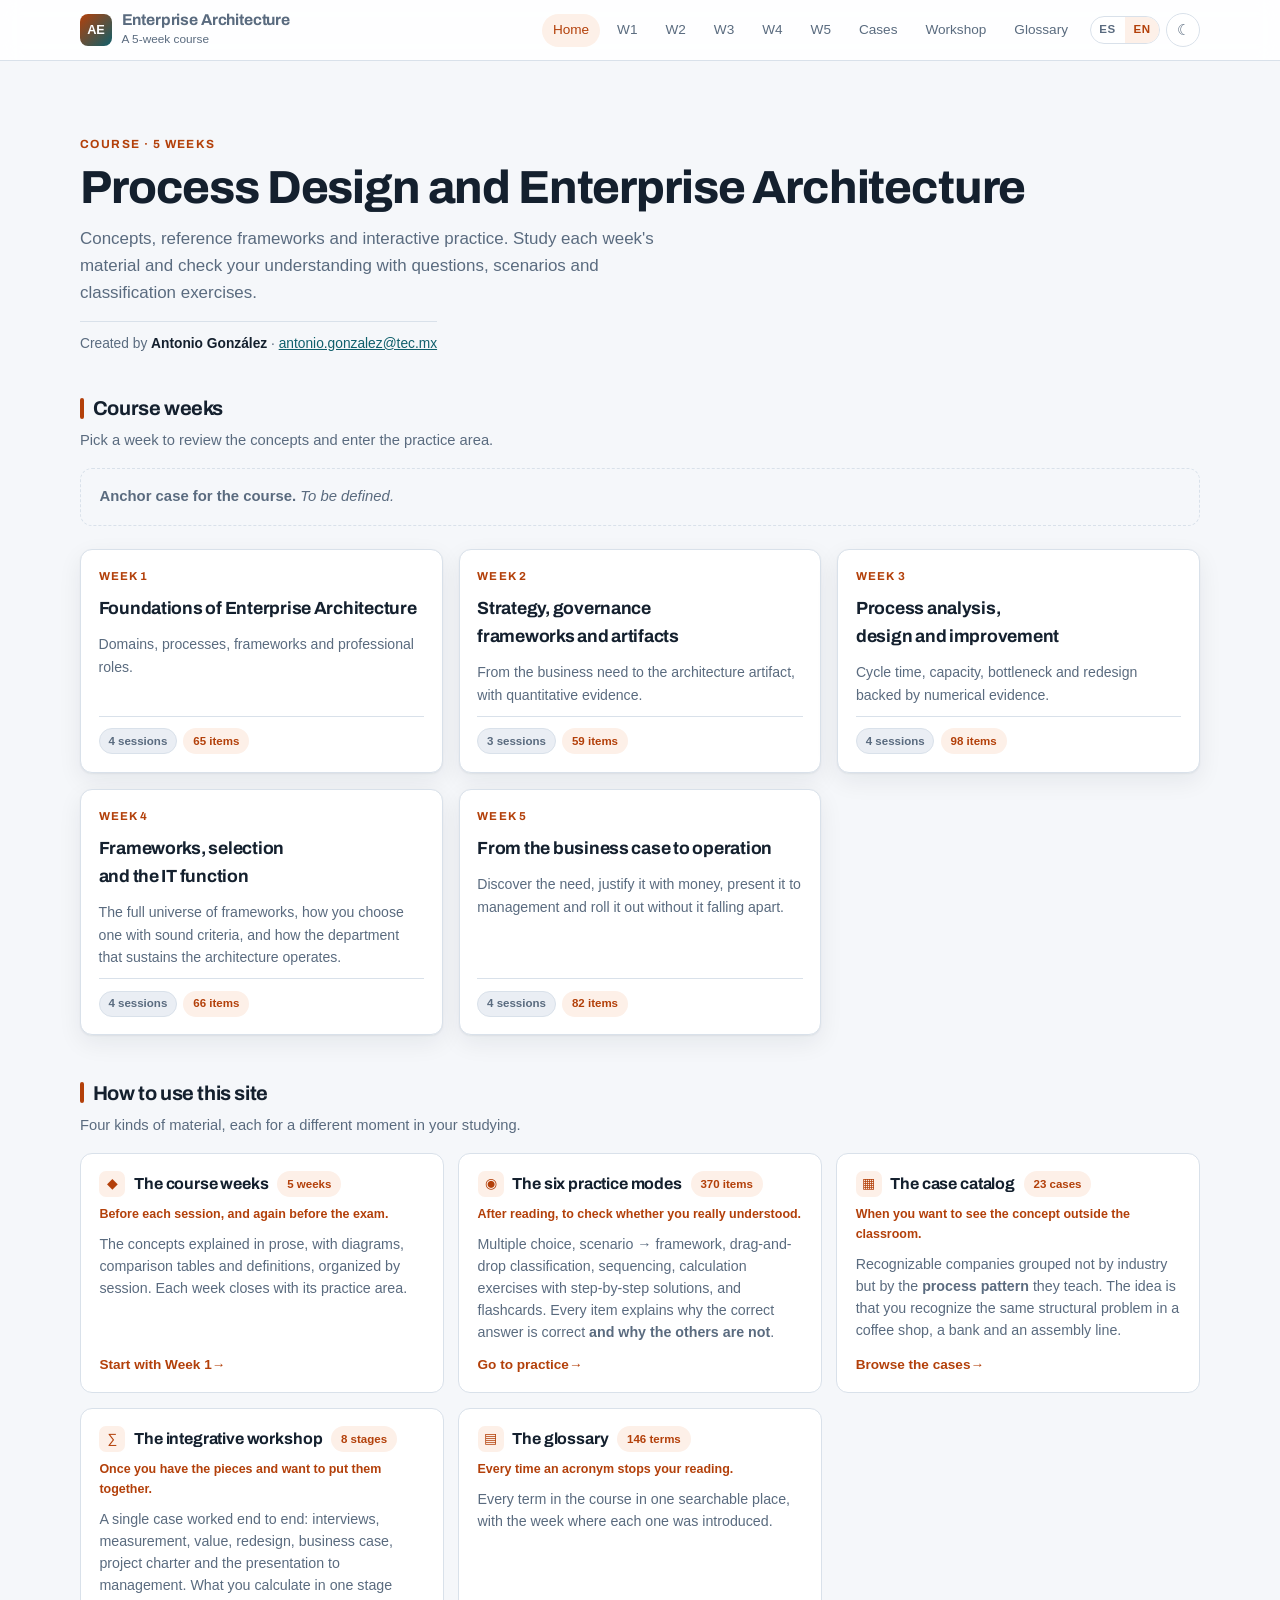
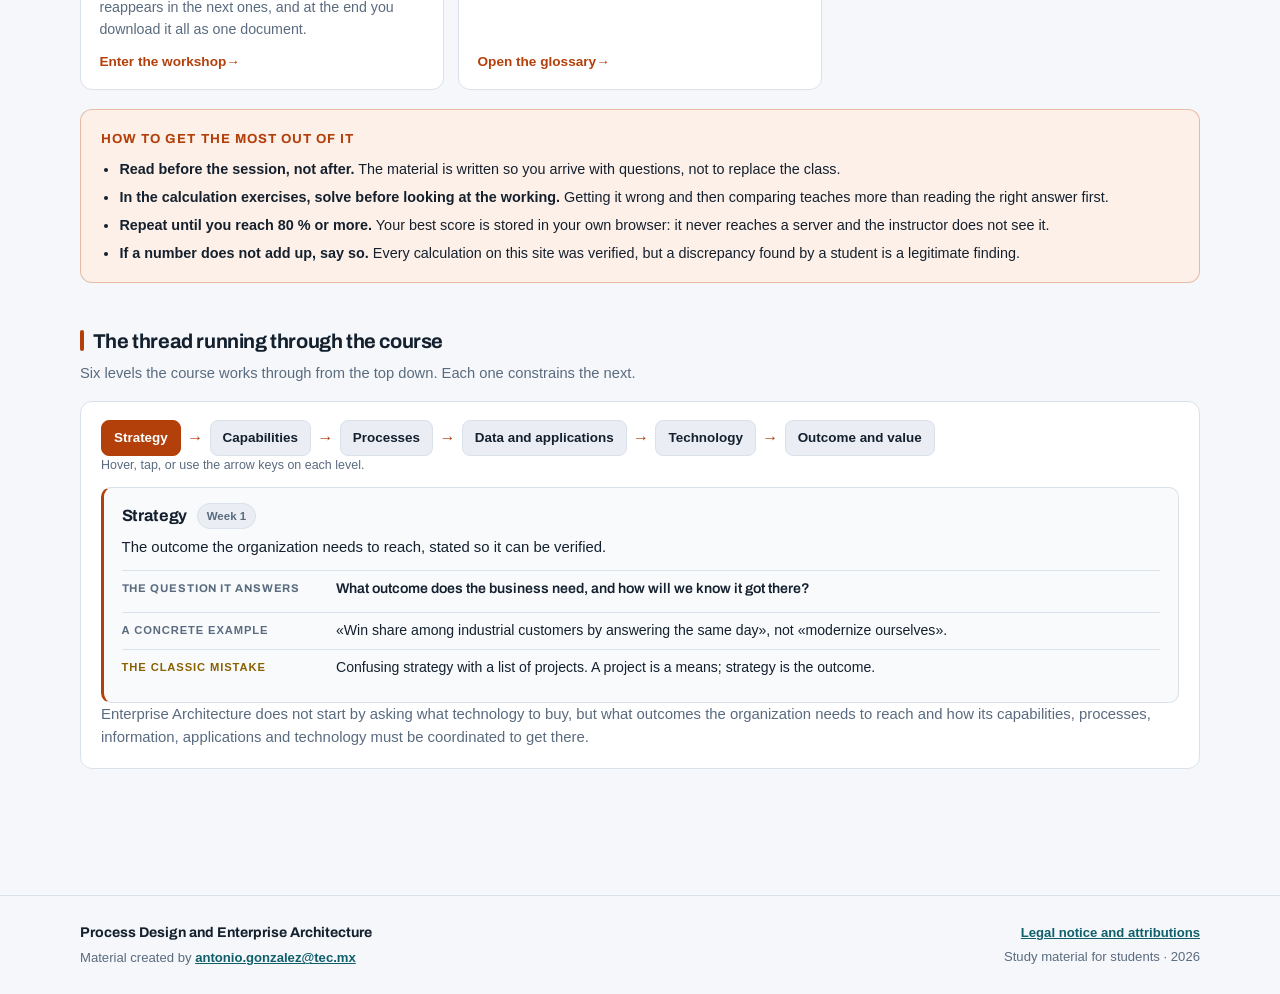
==== commit 50e8ef26: "Cronograma como Gantt en el acta" ====
--- a/index.html
+++ b/index.html
@@ -2,6 +2,7 @@
 <html lang="es">
 <head>
 <meta charset="utf-8">
+<meta http-equiv="Cache-Control" content="no-cache, must-revalidate">
 <meta name="viewport" content="width=device-width, initial-scale=1">
 <title data-t-titulo="inicio.tituloDoc">Diseño de Procesos y Arquitectura Empresarial</title>
 <meta name="description" content="Material de estudio y práctica interactiva del curso Diseño de Procesos y Arquitectura Empresarial.">
@@ -9,9 +10,9 @@
 <link rel="preconnect" href="https://fonts.googleapis.com">
 <link rel="preconnect" href="https://fonts.gstatic.com" crossorigin>
 <link rel="stylesheet" href="https://fonts.googleapis.com/css2?family=Archivo:wght@600;700&family=IBM+Plex+Mono&display=swap">
-<link rel="stylesheet" href="assets/css/styles.css?v=202609012242">
-<script src="assets/js/nucleo.js?v=202609012242"></script>
-<script src="assets/js/idioma.js?v=202609012242"></script>
+<link rel="stylesheet" href="assets/css/styles.css?v=202609021205">
+<script src="assets/js/nucleo.js?v=202609021205"></script>
+<script src="assets/js/idioma.js?v=202609021205"></script>
 </head>
 <body>
 
@@ -53,15 +54,15 @@
 
 <footer class="sitio"><div class="contenedor"></div></footer>
 
-<script src="data/curso.js?v=202609012242"></script>
-<script src="data/semana-1.js?v=202609012242"></script>
-<script src="data/semana-2.js?v=202609012242"></script>
-<script src="data/semana-3.js?v=202609012242"></script>
-<script src="data/semana-4.js?v=202609012242"></script>
-<script src="data/semana-5.js?v=202609012242"></script>
-<script src="data/casos.js?v=202609012242"></script>
-<script src="data/taller.js?v=202609012242"></script>
-<script src="assets/js/vistas.js?v=202609012242"></script>
+<script src="data/curso.js?v=202609021205"></script>
+<script src="data/semana-1.js?v=202609021205"></script>
+<script src="data/semana-2.js?v=202609021205"></script>
+<script src="data/semana-3.js?v=202609021205"></script>
+<script src="data/semana-4.js?v=202609021205"></script>
+<script src="data/semana-5.js?v=202609021205"></script>
+<script src="data/casos.js?v=202609021205"></script>
+<script src="data/taller.js?v=202609021205"></script>
+<script src="assets/js/vistas.js?v=202609021205"></script>
 <script>
   EA.montarCascaron("inicio");
   EA.vistas.renderPortada(document.getElementById("semanas"));
--- a/assets/css/styles.css
+++ b/assets/css/styles.css
@@ -53,6 +53,10 @@
 
 * { box-sizing: border-box; }
 
+/* Un display explícito (grid, flex) le gana al [hidden] del navegador.
+   Sin esto, ocultar un contenedor con .hidden = true no surte efecto. */
+[hidden] { display: none !important; }
+
 /* Familia de despliegue para títulos y etiquetas */
 h1, h2, h3, .marca strong, .hero .kicker, .tarjeta-semana .num,
 .dia .etiqueta-dia, .pestanas button, .modo .nombre, .pregunta,
@@ -735,10 +739,165 @@
 
 .bloque.modelo { border-left: 3px solid var(--ok); }
 
+/* Un campo que no debe perderse entre los demás */
+.campo-destacado {
+  background: var(--surface-2); border: 1px solid var(--border);
+  border-left: 3px solid var(--accent); border-radius: 11px;
+  padding: 1rem 1.15rem; margin: .4rem 0;
+}
+.campo-destacado > .campo-etiqueta {
+  font-family: var(--display); font-size: 1rem; font-weight: 700;
+  color: var(--text); display: block; margin-bottom: .2rem;
+}
+
+/* La entrada del índice que lleva al entregable */
+.paso-cierre { margin-top: .4rem; padding-top: .7rem; border-top: 1px solid var(--border); }
+.paso-cierre .paso-num { border-color: var(--accent); color: var(--accent); }
+.paso-cierre[aria-current="step"] .paso-num { background: var(--accent); color: #fff; }
+
+/* ---------- Cronograma con deslizadores ---------- */
+.cronograma { display: grid; gap: .5rem; margin: .7rem 0 1rem; }
+.crono-fase { display: grid; grid-template-columns: 15rem 1fr; gap: .3rem 1rem; align-items: center; }
+.crono-nombre { font-size: .88rem; }
+.crono-control { display: flex; align-items: center; gap: .6rem; }
+.crono-rango { flex: 1; min-width: 6rem; accent-color: var(--accent); cursor: pointer; }
+.crono-valor {
+  font-variant-numeric: tabular-nums; font-weight: 700; color: var(--accent);
+  min-width: 1.6rem; text-align: right;
+}
+.crono-unidad { font-size: .78rem; color: var(--muted); min-width: 4.2rem; }
+
+.gantt-total {
+  font-size: .88rem; font-weight: 600; color: var(--text);
+  padding: .5rem .7rem; background: var(--accent-soft); color: var(--accent);
+  border-radius: 8px; display: inline-block; margin-bottom: .7rem;
+}
+.gantt-previa { display: grid; gap: .28rem; }
+.gantt-fila { display: grid; grid-template-columns: 15rem 1fr; gap: 1rem; align-items: center; }
+.gantt-nombre { font-size: .8rem; color: var(--muted); }
+.gantt-pista { display: block; background: var(--bg-alt); border-radius: 5px; height: 1.35rem; }
+.gantt-barra {
+  display: block; height: 100%; border-radius: 5px; color: #fff;
+  font-size: .72rem; font-weight: 700; line-height: 1.35rem; text-align: center;
+  min-width: 1.2rem;
+}
+.gantt-barra.c0 { background: var(--accent); }
+.gantt-barra.c1 { background: var(--accent-2); }
+.gantt-barra.c2 { background: var(--warn); }
+.gantt-barra.c3 { background: var(--ok); }
+
+@media (max-width: 700px) {
+  .crono-fase, .gantt-fila { grid-template-columns: 1fr; gap: .2rem; }
+  .gantt-nombre { font-size: .76rem; }
+}
+
+/* Identificación del alumno para el encabezado del entregable */
+.identificacion { display: flex; gap: 1rem; flex-wrap: wrap; margin-bottom: 1.1rem; }
+.campo-ident { display: flex; flex-direction: column; gap: .25rem; min-width: 0; flex: 1 1 14rem; }
+.entrada-ident {
+  font: inherit; font-size: .92rem; padding: .5rem .7rem; border-radius: 9px;
+  border: 1px solid var(--border); background: var(--surface-2); color: var(--text); width: 100%;
+}
+.entrada-ident:focus { outline: 2px solid var(--accent); outline-offset: 1px; border-color: var(--accent); }
+
+/* Vista previa del entregable: se ve como el documento que va a pegarse
+   en Word, no como un bloque de texto plano. Lo que se copia es esto. */
 .entregable {
-  background: var(--surface-2); border: 1px solid var(--border); border-radius: 11px;
-  padding: 1.1rem 1.2rem; font-size: .82rem; line-height: 1.6;
-  white-space: pre-wrap; word-break: break-word; max-height: 62vh; overflow-y: auto;
+  background: #fff; color: #14202e;
+  border: 1px solid var(--border); border-radius: 11px; box-shadow: var(--shadow);
+  padding: 2rem 2.2rem; max-height: 70vh; overflow-y: auto;
+  font-size: .92rem; line-height: 1.6;
+}
+:root[data-tema="oscuro"] .entregable { background: #f7f8fa; }
+.entregable h1 { font-size: 1.5rem; margin: 0 0 .3rem; letter-spacing: -.02em; color: #14202e; }
+.entregable h2 {
+  font-size: 1.08rem; margin: 1.6rem 0 .5rem; padding-bottom: .25rem;
+  border-bottom: 1px solid #c9d3de; color: #14202e;
+}
+.entregable h3 { font-size: .95rem; margin: 1rem 0 .2rem; color: #14202e; }
+.entregable p { margin: 0 0 .6rem; }
+.entregable hr { border: 0; border-top: 1px solid #c9d3de; margin: 1.6rem 0 .9rem; }
+.entregable .doc-caso { color: #5a6b7f; margin-bottom: 1rem; }
+.entregable .doc-pie { font-size: .78rem; color: #5a6b7f; }
+.entregable table { border-collapse: collapse; margin: .5rem 0 1rem; width: 100%; }
+.entregable .doc-datos td, .entregable .doc-datos th {
+  border: 1px solid #c9d3de; padding: .35rem .6rem; font-size: .86rem; text-align: left;
+  vertical-align: top;
+}
+.entregable .doc-datos th { background: #eef2f6; font-weight: 700; }
+.entregable .doc-ficha { width: auto; margin: 0 0 1.2rem; }
+.entregable .doc-ficha td { border: 0; padding: .1rem 1.2rem .1rem 0; font-size: .86rem; color: #14202e; }
+
+.entregable .doc-rotulo {
+  font-size: .74rem; font-weight: 700; letter-spacing: .08em; text-transform: uppercase;
+  color: #5a6b7f; margin: 1rem 0 .35rem;
+}
+.entregable .doc-num { white-space: nowrap; font-variant-numeric: tabular-nums; }
+.entregable .doc-gantt td { border: 0; padding: .12rem 0; }
+.entregable .doc-gantt-total { font-size: .82rem; color: #5a6b7f; margin-bottom: 1rem; }
+.entregable .doc-kpis td { border: 0; }
+
+@media (max-width: 620px) { .entregable { padding: 1.2rem 1.1rem; } }
+
+/* ---------- Presentación ejecutiva ---------- */
+.diapositivas { display: grid; gap: 1.2rem; }
+.lamina {
+  background: #fff; color: #14202e; border: 1px solid var(--border); border-radius: 12px;
+  box-shadow: var(--shadow); aspect-ratio: 16 / 9; padding: 2.4rem 2.8rem;
+  display: flex; flex-direction: column; overflow: hidden; position: relative;
+}
+.lamina h2 { font-size: 1.9rem; margin: .3rem 0 .5rem; letter-spacing: -.02em; line-height: 1.1; }
+.lamina h3 {
+  font-size: 1.25rem; margin: 0 0 .8rem; letter-spacing: -.01em;
+  padding-bottom: .4rem; border-bottom: 2px solid #b3400a;
+}
+.lamina p { font-size: 1rem; line-height: 1.55; margin: 0 0 .6rem; max-width: 62ch; }
+.lamina-pie {
+  position: absolute; left: 2.8rem; right: 2.8rem; bottom: 1.2rem;
+  font-size: .72rem; color: #8a99aa; border-top: 1px solid #e4e9ef; padding-top: .5rem;
+}
+.lamina-marca {
+  font-size: .78rem; font-weight: 700; letter-spacing: .12em; text-transform: uppercase;
+  color: #b3400a;
+}
+.lamina.portada { justify-content: center; background: linear-gradient(135deg, #fff 60%, #fdf0e8); }
+.lamina-sub { color: #5a6b7f; font-size: 1.05rem !important; }
+.lamina-autor { margin-top: 1.4rem !important; font-size: .9rem !important; color: #5a6b7f; }
+.lamina-num {
+  position: absolute; top: 1.6rem; right: 2.2rem;
+  font-size: 2.6rem; font-weight: 800; color: #f2e6de; line-height: 1;
+}
+.lamina-info { font-size: .8rem; }
+.lamina-info table { width: 100%; border-collapse: collapse; }
+.lamina-aviso { color: #8a99aa; font-style: italic; }
+
+@media (max-width: 760px) {
+  .lamina { aspect-ratio: auto; padding: 1.4rem 1.5rem; }
+  .lamina h2 { font-size: 1.4rem; }
+  .lamina h3 { font-size: 1.05rem; }
+  .lamina-pie { position: static; left: auto; right: auto; bottom: auto; margin-top: 1rem; }
+  .lamina-num { font-size: 1.8rem; top: 1rem; right: 1.2rem; }
+}
+
+/* ---------- Impresión ---------- */
+@media print {
+  .etapa.cierre .etapa-cabecera, .etapa.cierre .identificacion,
+  .etapa.cierre .acciones, .etapa.cierre .pestanas { display: none; }
+  .entregable {
+    max-height: none; overflow: visible; border: 0; box-shadow: none;
+    padding: 0; background: #fff;
+  }
+  /* Las diapositivas solo se imprimen desde su propia vista */
+  .diapositivas { display: none; }
+  :root.viendo-presentacion .entregable { display: none; }
+  :root.viendo-presentacion .diapositivas { display: block; }
+  :root.viendo-presentacion .lamina {
+    border: 0; border-radius: 0; box-shadow: none; aspect-ratio: auto;
+    width: 100%; height: 100vh; page-break-after: always; break-after: page;
+    padding: 5vh 7vw; margin: 0;
+  }
+  :root.viendo-presentacion .lamina:last-child { page-break-after: auto; break-after: auto; }
+  :root.viendo-presentacion .lamina-pie { left: 7vw; right: 7vw; bottom: 4vh; }
 }
 
 .taller-pasos { justify-content: space-between; margin-top: 2rem; }
